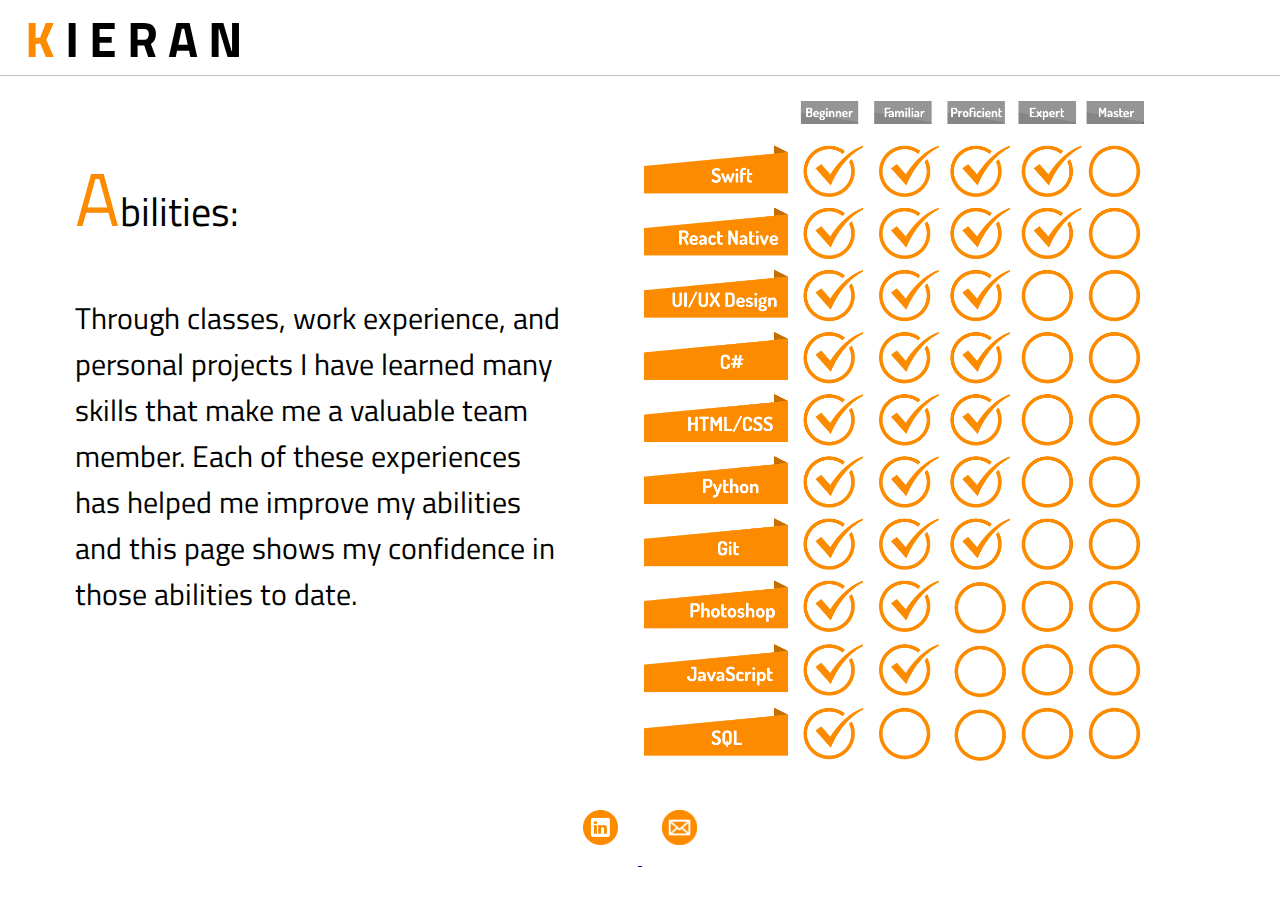
==== AbilitiesPage_Personal.html @ 8637d017 "yh" ====
<html>
<header>
  <title>Kieran's Abilities</title>
  <link rel="stylesheet" type="text/css" href="AbilitiesPage_Personal.css" />
  <link href="https://fonts.googleapis.com/css?family=Titillium+Web&display=swap" rel="stylesheet">
</header>
<body>
  <div class="header">
    <div class = "headerLetterCon">
      <p class = "headerLetter" id = "K">K</p>
    </div>
      <div class = "headerLetterCon">
        <p class = "headerLetter" id = "I" onclick="goTo(this.id)" onmouseover="Hover(this.id)" onmouseout="Hide(this.id)">I<span class="subText" id = "Itxt">nterests</span></p>
      </div>
      <div class = "headerLetterCon">
        <p class = "headerLetter" id = "E" onclick="goTo(this.id)" onmouseover="Hover(this.id)" onmouseout="Hide(this.id)">E<span class="subText" id = "Etxt">xperience</span></p>
      </div>
      <div class = "headerLetterCon">
        <p class = "headerLetter" id = "R" onclick="goTo(this.id)" onmouseover="Hover(this.id)" onmouseout="Hide(this.id)">R<span class="subText" id = "Rtxt">esume</span></p>
      </div>
      <div class = "headerLetterCon">
        <p class = "headerLetter" id = "A" onclick="goTo(this.id)" onmouseover="Hover(this.id)" onmouseout="Hide(this.id)">A<span class="subText" id = "Atxt">bilities</span></p>
      </div>
      <div class = "headerLetterCon">
        <p class = "headerLetter" id = "N" onclick="goTo(this.id)" onmouseover="Hover(this.id)" onmouseout="Hide(this.id)">N<span class="subText" id = "Ntxt">otable Projects</span></p>
      </div>
  </div>
  <div class= "content">
    <div class="textCon">
      <p class= "title"> <span class= "FirstLetter">A</span>bilities:</p>
      <p class= "text"> Through classes, work experience, and personal projects I have learned many skills that make me a valuable team member. Each of these experiences has helped me improve my abilities and this page shows my confidence in those abilities to date.</p>
    </div>
    <img class = "img"src = "Assets/AbilitiesImg.png">
  </div>
</body>
<footer>
  <a href="https://www.linkedin.com/in/kieran-bondy-a3a4b915a/">
    <img class="footer_img" src = "Assets/linkedin_logo.png" alt = "">
  </a>
  <a href="mailto:kieranbondydev@gmail.com">
    <img class="footer_img" src = "Assets/email_logo.png" alt = "">
  </a>
</footer>
<script src="GeneralJS_Personal.js"></script>
</html>
---- AbilitiesPage_Personal.css ----
body {
  margin: auto;
  background-color: white;
  height: 100%;
  display: block;
}
p {
  font-family: 'Titillium Web', sans-serif;
}


.footText {
  margin: 0;
}
.headerLetter {
  font-size: 50;
  font-weight: bold;
  margin:auto;
  margin-left: 10;
  cursor: pointer;
}
footer {
  text-align: center;
}
.footer_img {
  height: 35;
  width: 35;
  cursor: pointer;
  margin: 20;
}
.content {
  margin: 25 auto;
  z-index: 2;
}

.header {
  margin: auto;
  display: inline-flex;
  height: 75;
  z-index: 3;
  position: relative;
  border-bottom: 1px solid rgba(0,0,0,.25);
  width: 100%;
}
.headerLetterCon:hover {
  color: #fc8b00;
}
.subText {
  font-family: 'Titillium Web', sans-serif;
  font-weight: bolder;
  font-size: 15;
  color: black;
  text-align: center;
  display: none;
}

.text {
  text-align: left;
  padding: 0 75;
}

.title {
  padding: 0 75;
  font-size: 40;
}
.textCon {
  display: inline-block;
  margin: auto;
  font-size: 30;
  width: 50%;
  vertical-align: top;

}
.FirstLetter{
  font-size: 75;
  color: #fc8b00;
}
.img {
  width: 500;
  height: 660.47;
}

#K {
  margin-left: 25;
}
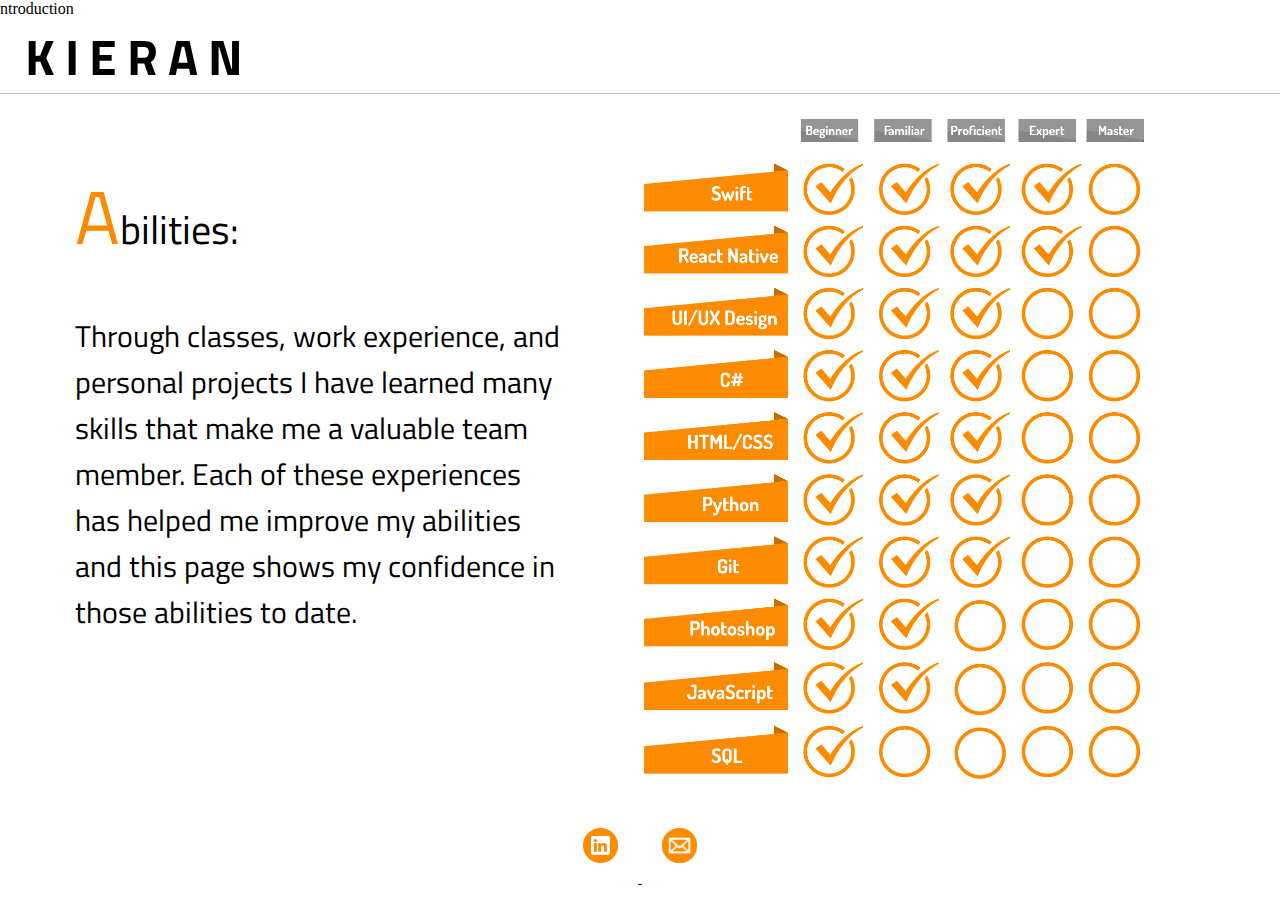
==== commit d5fb73d9: "yh" ====
--- a/AbilitiesPage_Personal.html
+++ b/AbilitiesPage_Personal.html
@@ -1,4 +1,4 @@
-<html>
+ntroduction<html>
 <header>
   <title>Kieran's Abilities</title>
   <link rel="stylesheet" type="text/css" href="AbilitiesPage_Personal.css" />
@@ -10,7 +10,7 @@
       <p class = "headerLetter" id = "K">K</p>
     </div>
       <div class = "headerLetterCon">
-        <p class = "headerLetter" id = "I" onclick="goTo(this.id)" onmouseover="Hover(this.id)" onmouseout="Hide(this.id)">I<span class="subText" id = "Itxt">nterests</span></p>
+        <p class = "headerLetter" id = "I" onclick="goTo(this.id)" onmouseover="Hover(this.id)" onmouseout="Hide(this.id)">I<span class="subText" id = "Itxt">ntroduction</span></p>
       </div>
       <div class = "headerLetterCon">
         <p class = "headerLetter" id = "E" onclick="goTo(this.id)" onmouseover="Hover(this.id)" onmouseout="Hide(this.id)">E<span class="subText" id = "Etxt">xperience</span></p>
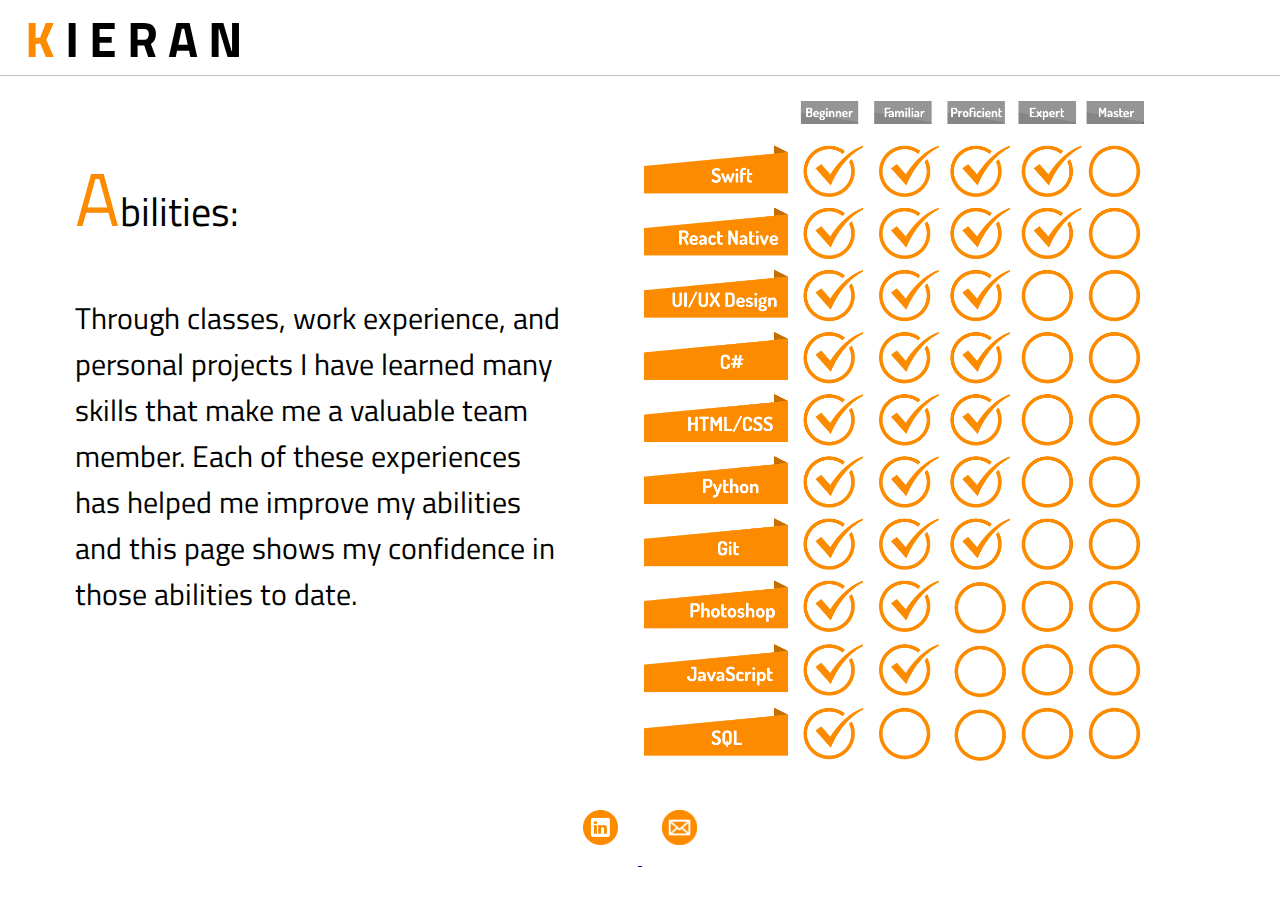
==== commit 4be7b6ce: "yh" ====
--- a/AbilitiesPage_Personal.html
+++ b/AbilitiesPage_Personal.html
@@ -1,4 +1,4 @@
-ntroduction<html>
+<html>
 <header>
   <title>Kieran's Abilities</title>
   <link rel="stylesheet" type="text/css" href="AbilitiesPage_Personal.css" />
